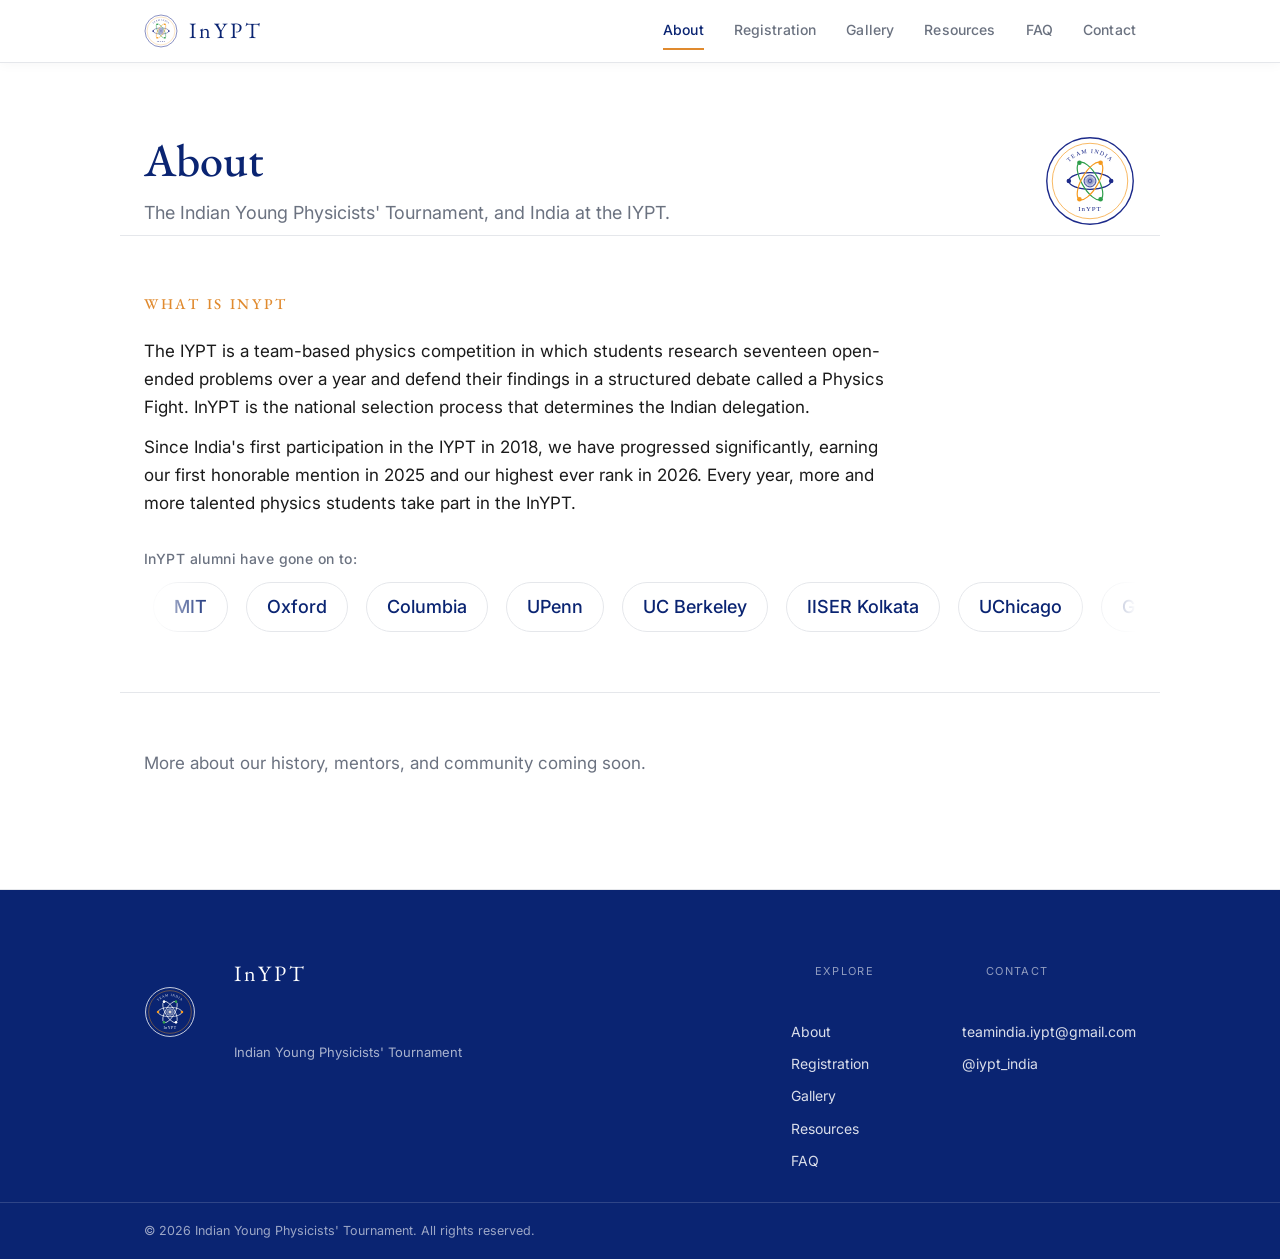
==== about.html @ c0468f71 "InYPT site: initial deployment build" ====
<!DOCTYPE html>
<html lang="en">
<head>
<meta charset="utf-8">
<meta name="viewport" content="width=device-width, initial-scale=1">
<title>About | InYPT</title>
<meta name="description" content="About the Indian Young Physicists' Tournament and India at the IYPT.">
<link rel="preconnect" href="https://fonts.googleapis.com">
<link rel="preconnect" href="https://fonts.gstatic.com" crossorigin>
<link href="https://fonts.googleapis.com/css2?family=EB+Garamond:wght@400;500&family=Inter:wght@400;500;600&display=swap" rel="stylesheet">
<link rel="stylesheet" href="css/style.css?v=8">
<link rel="icon" type="image/svg+xml" href="/assets/favicon.svg?v=8">
<link rel="icon" type="image/png" sizes="32x32" href="/assets/favicon-32.png?v=8">
<link rel="icon" type="image/png" sizes="16x16" href="/assets/favicon-16.png?v=8">
<link rel="apple-touch-icon" sizes="180x180" href="/assets/favicon-180.png?v=8">
</head>
<body>

<header class="nav">
  <div class="nav-inner">
    <a class="brand" href="/">
      <img class="nav-logo" src="assets/logo.svg?v=8" alt="InYPT crest">
      <span class="wordmark">InYPT</span>
    </a>
    <nav>
      <a href="/about.html" class="active" aria-current="page">About</a>
      <a href="/registration.html">Registration</a>
      <a href="/gallery.html">Gallery</a>
      <a href="/resources.html">Resources</a>
      <a href="/faq.html">FAQ</a>
      <a href="/#contact">Contact</a>
    </nav>
  </div>
</header>

<main>

  <section class="page-hero">
    <div class="page-hero-text">
      <h1>About</h1>
      <p class="page-sub">The Indian Young Physicists' Tournament, and India at the IYPT.</p>
    </div>
    <img class="page-crest" src="assets/logo.svg?v=8" alt="InYPT crest">
  </section>

  <section class="band">
    <h2>What is InYPT</h2>
    <p>
      The IYPT is a team-based physics competition in which students research
      seventeen open-ended problems over a year and defend their findings in a
      structured debate called a Physics Fight. InYPT is the national selection
      process that determines the Indian delegation.
    </p>
    <p>
      Since India's first participation in the IYPT in 2018, we have progressed
      significantly, earning our first honorable mention in 2025 and our highest
      ever rank in 2026. Every year, more and more talented physics students take
      part in the InYPT.
    </p>

    <div class="alumni">
      <p class="alumni-label">InYPT alumni have gone on to:</p>
      <div class="marquee">
        <div class="marquee-track">
          <span>MIT</span><span>Oxford</span><span>Columbia</span><span>UPenn</span><span>UC Berkeley</span><span>IISER Kolkata</span><span>UChicago</span><span>Georgetown</span><span>NYU</span><span>UIUC</span><span>UCSD</span><span>UW Madison</span>
          <span>MIT</span><span>Oxford</span><span>Columbia</span><span>UPenn</span><span>UC Berkeley</span><span>IISER Kolkata</span><span>UChicago</span><span>Georgetown</span><span>NYU</span><span>UIUC</span><span>UCSD</span><span>UW Madison</span>
        </div>
      </div>
    </div>
  </section>

  <section class="band">
    <p class="muted">More about our history, mentors, and community coming soon.</p>
  </section>

</main>

<footer class="site-footer">
  <div class="footer-inner">
    <div class="footer-brand">
      <img class="footer-logo" src="assets/logo-white.svg?v=8" alt="InYPT crest">
      <div class="footer-brand-text">
        <p class="footer-name">InYPT</p>
        <p class="footer-tag">Indian Young Physicists' Tournament</p>
      </div>
    </div>
    <div class="footer-col">
      <p class="footer-label">Explore</p>
      <a href="/about.html" class="active" aria-current="page">About</a>
      <a href="/registration.html">Registration</a>
      <a href="/gallery.html">Gallery</a>
      <a href="/resources.html">Resources</a>
      <a href="/faq.html">FAQ</a>
    </div>
    <div class="footer-col">
      <p class="footer-label">Contact</p>
      <a href="mailto:teamindia.iypt@gmail.com">teamindia.iypt@gmail.com</a>
      <a href="https://instagram.com/iypt_india" target="_blank" rel="noopener">@iypt_india</a>
    </div>
  </div>
  <div class="footer-bar">
    <div class="footer-bar-inner">
      <span>&copy; 2026 Indian Young Physicists' Tournament. All rights reserved.</span>
    </div>
  </div>
</footer>

</body>
</html>
---- css/style.css ----
:root {
  --navy:    #0A2472;
  --saffron: #E08A2E;
  --green:   #1B6B3A;
  --ink:     #1A1A1A;
  --grey:    #6B7280;
  --line:    #E5E7EB;
  --bg:      #FFFFFF;
  --measure: 68ch;
}

*, *::before, *::after { box-sizing: border-box; }

body {
  margin: 0;
  background: var(--bg);
  color: var(--ink);
  font-family: "Inter", system-ui, sans-serif;
  font-size: 17px;
  line-height: 1.65;
  -webkit-font-smoothing: antialiased;
}

/* nav */
.nav {
  border-bottom: 1px solid var(--line);
  position: sticky;
  top: 0;
  background: rgba(255,255,255,0.85);
  backdrop-filter: blur(12px);
  -webkit-backdrop-filter: blur(12px);
  box-shadow: 0 1px 12px rgba(10, 20, 45, 0.04);
  z-index: 10;
}
.nav-inner {
  max-width: 1040px;
  margin: 0 auto;
  padding: 0 24px;
  height: 62px;
  display: flex;
  align-items: center;
  justify-content: space-between;
}
.brand {
  display: flex;
  align-items: center;
  gap: 11px;
  text-decoration: none;
}
.nav-logo {
  width: 34px;
  height: 34px;
  flex: none;
}
.wordmark {
  font-family: "EB Garamond", serif;
  font-size: 22px;
  letter-spacing: 0.14em;
  color: var(--navy);
}
.nav nav { display: flex; gap: 30px; }
.nav nav a {
  font-size: 14px;
  font-weight: 500;
  letter-spacing: 0.01em;
  color: var(--grey);
  text-decoration: none;
  padding: 6px 0;
  border-bottom: 2px solid transparent;
  transition: color .15s, border-color .15s;
}
.nav nav a:hover { color: var(--navy); }
.nav nav a.active { color: var(--navy); border-color: var(--saffron); }

/* hero */
.hero {
  position: relative;
  overflow: hidden;
  display: flex;
  flex-direction: column;
  align-items: center;
  justify-content: center;
  text-align: center;
  min-height: 82vh;
  padding: 80px 24px;
}
.hero-carousel {
  position: absolute;
  inset: 0;
  z-index: 0;
}
.slide {
  position: absolute;
  inset: 0;
  opacity: 0;
  background-size: cover;
  background-position: center;
  transition: opacity 1.4s ease-in-out;
}
.slide.is-active { opacity: 1; }
.hero-scrim {
  position: absolute;
  inset: 0;
  z-index: 1;
  background: linear-gradient(180deg,
    rgba(10, 20, 45, 0.42) 0%,
    rgba(10, 20, 45, 0.34) 42%,
    rgba(10, 20, 45, 0.55) 100%);
}
.hero-content {
  position: relative;
  z-index: 2;
  max-width: 760px;
}
.hero-content h1 { color: #FFFFFF; text-shadow: 0 2px 18px rgba(0, 0, 0, 0.35); }
.hero-content .sub { color: rgba(255, 255, 255, 0.9); text-shadow: 0 1px 10px rgba(0, 0, 0, 0.3); }
.hero-content .status {
  color: #FFFFFF;
  border-color: rgba(255, 255, 255, 0.45);
  background: rgba(255, 255, 255, 0.12);
  backdrop-filter: blur(4px);
}
.crest {
  width: 168px;
  height: auto;
  margin-bottom: 32px;
}
.flag {
  width: 46px;
  height: auto;
  display: block;
  margin: 0 auto 22px;
  border: 1px solid var(--line);
  border-radius: 3px;
  box-shadow: 0 1px 4px rgba(0,0,0,0.08);
}
.hero .crest { margin-bottom: 20px; }
.hero h1 {
  font-family: "EB Garamond", serif;
  font-weight: 500;
  font-size: clamp(34px, 5.5vw, 54px);
  line-height: 1.12;
  letter-spacing: -0.01em;
  margin: 0 0 20px;
}
.sub {
  max-width: 54ch;
  margin: 0 auto 34px;
  color: var(--grey);
  font-size: 18px;
}
.status {
  display: inline-flex;
  align-items: center;
  gap: 10px;
  font-size: 14px;
  font-weight: 500;
  color: var(--ink);
  border: 1px solid var(--line);
  border-radius: 999px;
  padding: 9px 18px;
}
.dot {
  width: 7px; height: 7px;
  border-radius: 50%;
  background: var(--saffron);
  flex: none;
}

/* standalone page header */
.page-hero {
  max-width: 1040px;
  margin: 0 auto;
  padding: 72px 24px 8px;
  display: flex;
  align-items: center;
  justify-content: space-between;
  gap: 28px;
}
.page-hero h1 {
  font-family: "EB Garamond", serif;
  font-weight: 500;
  font-size: clamp(32px, 5vw, 46px);
  line-height: 1.1;
  color: var(--navy);
  margin: 0 0 12px;
}
.page-hero .page-sub {
  max-width: var(--measure);
  color: var(--grey);
  font-size: 18px;
  margin: 0;
}
.page-hero-text { flex: 1; min-width: 0; }
.page-crest { width: 92px; height: 92px; flex: none; }
@media (max-width: 640px) { .page-crest { display: none; } }

/* bands */
.band {
  max-width: 1040px;
  margin: 0 auto;
  padding: 56px 24px;
  border-top: 1px solid var(--line);
}
.band h2 {
  font-family: "EB Garamond", serif;
  font-weight: 500;
  font-size: 15px;
  letter-spacing: 0.18em;
  text-transform: uppercase;
  color: var(--saffron);
  margin: 0 0 20px;
}
.band p { max-width: var(--measure); margin: 0 0 12px; }
.band ul { max-width: var(--measure); margin: 0 0 14px; padding-left: 20px; }
.band ul li { margin: 7px 0; }
.band a { color: var(--navy); text-decoration-color: var(--line); }
.band a:hover { text-decoration-color: var(--saffron); }
.muted { color: var(--grey); }

/* steps */
.steps {
  list-style: none;
  margin: 0;
  padding: 0;
  max-width: var(--measure);
  counter-reset: s;
}
.steps li {
  counter-increment: s;
  display: flex;
  align-items: baseline;
  gap: 16px;
  padding: 14px 0;
  border-bottom: 1px solid var(--line);
}
.steps li::before {
  content: counter(s);
  font-family: "EB Garamond", serif;
  font-size: 14px;
  color: var(--saffron);
  width: 16px;
  flex: none;
}
.steps .step-body { flex: 1; display: flex; flex-direction: column; gap: 3px; }
.steps .step-body span { font-weight: 500; }
.steps .step-body small { font-size: 13px; color: var(--grey); line-height: 1.45; }
.steps em {
  font-style: normal;
  font-size: 14px;
  color: var(--grey);
  white-space: nowrap;
}

/* gallery */
.gallery {
  display: grid;
  grid-template-columns: repeat(3, 1fr);
  gap: 14px;
  margin: 24px 0 16px;
}
.photo {
  margin: 0;
  aspect-ratio: 4 / 3;
  display: flex;
  align-items: center;
  justify-content: center;
  background: #FAFAF8;
  border: 1px dashed var(--line);
  border-radius: 6px;
}
.photo span {
  font-size: 12px;
  letter-spacing: 0.14em;
  text-transform: uppercase;
  color: var(--grey);
  opacity: 0.6;
}
.photo-wide {
  grid-column: 1 / -1;
  aspect-ratio: 16 / 6;
}
.photo img {
  width: 100%;
  height: 100%;
  object-fit: cover;
  border-radius: 6px;
}

@media (max-width: 640px) {
  .gallery { grid-template-columns: repeat(2, 1fr); }
  .photo-wide { aspect-ratio: 16 / 9; }
}

/* pdf embed */
.pdf-embed {
  margin-top: 20px;
  border: 1px solid var(--line);
  border-radius: 8px;
  overflow: hidden;
}
.pdf-embed iframe {
  width: 100%;
  height: 82vh;
  min-height: 560px;
  border: 0;
  display: block;
}
.credit {
  max-width: var(--measure);
  margin: 14px 0 0;
  font-size: 13px;
  color: var(--grey);
}
.credit a { color: var(--navy); text-decoration-color: var(--line); }

/* compact resource list */
.res-list {
  max-width: var(--measure);
  margin-top: 8px;
  border-top: 1px solid var(--line);
}
.res-item {
  display: flex;
  align-items: center;
  justify-content: space-between;
  gap: 18px;
  padding: 15px 6px;
  border-bottom: 1px solid var(--line);
  text-decoration: none;
  color: var(--ink);
  transition: background .12s;
}
a.res-item:hover { background: #fafaf8; }
.res-body { display: flex; flex-direction: column; gap: 3px; }
.res-title { font-weight: 500; color: var(--navy); }
.res-desc { color: var(--grey); font-size: 13.5px; line-height: 1.4; }
.res-arrow { color: var(--saffron); font-size: 18px; flex: none; }
.res-item.is-soon { color: var(--grey); }
.res-item.is-soon .res-title { color: var(--grey); }

/* register call-to-action */
a.register-cta {
  display: inline-flex;
  align-items: center;
  gap: 10px;
  margin-top: 8px;
  padding: 14px 26px;
  background: var(--navy);
  color: #fff;
  font-weight: 600;
  font-size: 17px;
  border-radius: 8px;
  text-decoration: none;
  transition: background .15s, transform .1s;
}
a.register-cta:hover { background: #142063; transform: translateY(-1px); }
a.register-cta .arr { color: var(--saffron); }

/* embedded google form */
.form-embed {
  margin-top: 22px;
  border: 1px solid var(--line);
  border-radius: 10px;
  overflow: hidden;
  background: #fff;
}
.form-embed iframe {
  display: block;
  width: 100%;
  min-height: 900px;
  border: 0;
}

/* physics-match steps table */
.match-table {
  width: 100%;
  border-collapse: collapse;
  margin: 18px 0 6px;
  font-size: 15px;
}
.match-table caption {
  text-align: left;
  font-weight: 600;
  color: var(--navy);
  padding-bottom: 8px;
}
.match-table th,
.match-table td {
  border: 1px solid var(--line);
  padding: 9px 12px;
  text-align: left;
  vertical-align: top;
}
.match-table thead th {
  background: #F5F6FA;
  color: var(--navy);
  font-weight: 600;
}
.match-table td.t-time,
.match-table th.t-time { text-align: right; white-space: nowrap; }

/* read more link */
.read-more {
  display: inline-block;
  margin-top: 4px;
  color: var(--navy);
  font-weight: 500;
  text-decoration-color: var(--line);
}
.read-more:hover { text-decoration-color: var(--saffron); }

/* alumni marquee */
.alumni { margin: 30px 0 4px; }
.alumni-label {
  font-size: 14px;
  font-weight: 500;
  letter-spacing: 0.03em;
  color: var(--grey);
  margin: 0 0 16px;
}
.marquee {
  overflow: hidden;
  -webkit-mask-image: linear-gradient(90deg, transparent, #000 7%, #000 93%, transparent);
  mask-image: linear-gradient(90deg, transparent, #000 7%, #000 93%, transparent);
}
.marquee-track {
  display: flex;
  align-items: center;
  width: max-content;
  animation: marquee 34s linear infinite;
}
.marquee-track span {
  font-family: "Inter", system-ui, sans-serif;
  font-size: clamp(15px, 1.8vw, 18px);
  font-weight: 500;
  color: var(--navy);
  white-space: nowrap;
  margin: 0 9px;
  padding: 9px 20px;
  border: 1px solid var(--line);
  border-radius: 999px;
  background: #fff;
  display: inline-flex;
  align-items: center;
}
@keyframes marquee {
  from { transform: translateX(0); }
  to { transform: translateX(-50%); }
}
@media (prefers-reduced-motion: reduce) {
  .marquee-track { animation-duration: 90s; }
}

/* faq accordion */
.faq { max-width: var(--measure); }
.faq details { border-bottom: 1px solid var(--line); }
.faq summary {
  padding: 17px 0;
  font-weight: 500;
  color: var(--navy);
  cursor: pointer;
  list-style: none;
  display: flex;
  justify-content: space-between;
  align-items: center;
  gap: 16px;
}
.faq summary::-webkit-details-marker { display: none; }
.faq summary::after { content: "+"; color: var(--saffron); font-size: 20px; line-height: 1; flex: none; }
.faq details[open] summary::after { content: "\2212"; }
.faq details p { margin: 0; padding: 0 0 18px; color: var(--grey); max-width: none; }

/* site footer */
.site-footer { background: var(--navy); color: rgba(255,255,255,0.85); margin-top: 44px; }
.footer-inner {
  max-width: 1040px;
  margin: 0 auto;
  padding: 44px 24px 30px;
  display: flex;
  flex-wrap: wrap;
  align-items: flex-start;
  gap: 40px 64px;
}
.footer-brand { display: flex; align-items: center; gap: 14px; }
.footer-brand-text { display: flex; flex-direction: column; gap: 2px; }
.footer-logo { width: 52px; height: 52px; flex: none; }
.footer-name { font-family: "EB Garamond", serif; font-size: 22px; letter-spacing: 0.12em; color: #fff; margin: 0; line-height: 1.1; }
.footer-tag { font-size: 13px; color: rgba(255,255,255,0.65); margin: 0; line-height: 1.3; }
.footer-brand { margin-right: auto; }
.footer-col { display: flex; flex-direction: column; gap: 9px; }
.footer-label { font-size: 11px; text-transform: uppercase; letter-spacing: 0.12em; color: rgba(255,255,255,0.55); margin: 0 0 3px; }
.footer-col a { color: rgba(255,255,255,0.85); text-decoration: none; font-size: 14px; }
.footer-col a:hover { color: #fff; }
.footer-bar { border-top: 1px solid rgba(255,255,255,0.15); }
.footer-bar-inner {
  max-width: 1040px;
  margin: 0 auto;
  padding: 18px 24px;
  display: flex;
  justify-content: space-between;
  gap: 12px;
  flex-wrap: wrap;
  font-size: 12.5px;
  color: rgba(255,255,255,0.6);
}
.footer-bar-inner a { color: rgba(255,255,255,0.6); }

/* contact rows with icons */
.contact-line { display: flex; align-items: center; gap: 11px; margin: 0 0 12px; }
.contact-icon { width: 20px; height: 20px; color: var(--saffron); flex: none; }

/* lightbox arrows */
.lightbox-nav {
  position: absolute;
  top: 50%;
  transform: translateY(-50%);
  width: 52px;
  height: 52px;
  border: 0;
  border-radius: 50%;
  background: rgba(255, 255, 255, 0.14);
  color: #fff;
  font-size: 26px;
  line-height: 1;
  cursor: pointer;
}
.lightbox-nav:hover { background: rgba(255, 255, 255, 0.28); }
.lightbox-prev { left: 20px; }
.lightbox-next { right: 20px; }
@media (max-width: 640px) {
  .lightbox-prev { left: 8px; }
  .lightbox-next { right: 8px; }
}

.register-line { max-width: var(--measure); margin: 22px 0 12px; font-weight: 500; color: var(--ink); }
.gallery-more { margin-top: 18px; }
.gallery-more a { color: var(--navy); font-weight: 500; }
.team-leaders { max-width: var(--measure); margin: 0 0 10px; }
.team-leaders strong { color: var(--navy); }

/* gallery lightbox */
.photo { cursor: zoom-in; }
.lightbox {
  position: fixed;
  inset: 0;
  z-index: 100;
  display: none;
  align-items: center;
  justify-content: center;
  padding: 24px;
  background: rgba(10, 20, 45, 0.9);
}
.lightbox.open { display: flex; }
.lightbox img {
  max-width: 96vw;
  max-height: 92vh;
  border-radius: 6px;
  box-shadow: 0 8px 40px rgba(0, 0, 0, 0.5);
}
.lightbox-close {
  position: absolute;
  top: 18px;
  right: 24px;
  width: 44px;
  height: 44px;
  border: 0;
  border-radius: 50%;
  background: rgba(255, 255, 255, 0.14);
  color: #fff;
  font-size: 26px;
  line-height: 1;
  cursor: pointer;
}
.lightbox-close:hover { background: rgba(255, 255, 255, 0.28); }

/* team / congratulations */
.team-cheer {
  font-family: "EB Garamond", serif;
  font-weight: 500;
  font-size: clamp(26px, 4vw, 40px);
  line-height: 1.15;
  color: var(--navy);
  max-width: var(--measure);
  margin: 0 0 24px;
}
.team-list {
  list-style: none;
  margin: 0 0 20px;
  padding: 0;
  max-width: var(--measure);
  counter-reset: t;
}
.team-list li {
  counter-increment: t;
  display: flex;
  align-items: baseline;
  gap: 14px;
  padding: 11px 0;
  border-bottom: 1px solid var(--line);
  font-size: 18px;
  font-weight: 500;
}
.team-list li::before {
  content: counter(t);
  font-family: "EB Garamond", serif;
  font-size: 14px;
  color: var(--saffron);
  width: 16px;
  flex: none;
}
.team-thanks {
  max-width: var(--measure);
  color: var(--grey);
  margin: 0 0 28px;
}
.team-photo {
  margin: 0;
}
.team-photo img {
  width: 100%;
  height: auto;
  border-radius: 8px;
  display: block;
}

/* footer */
footer {
  border-top: 1px solid var(--line);
  margin-top: 24px;
}
footer p {
  max-width: 1040px;
  margin: 0 auto;
  padding: 28px 24px;
  font-size: 13px;
  color: var(--grey);
}

@media (max-width: 640px) {
  .nav nav { gap: 18px; }
  .nav nav a { font-size: 13px; }
  .hero { padding: 56px 24px 48px; }
  .crest { width: 128px; }
}
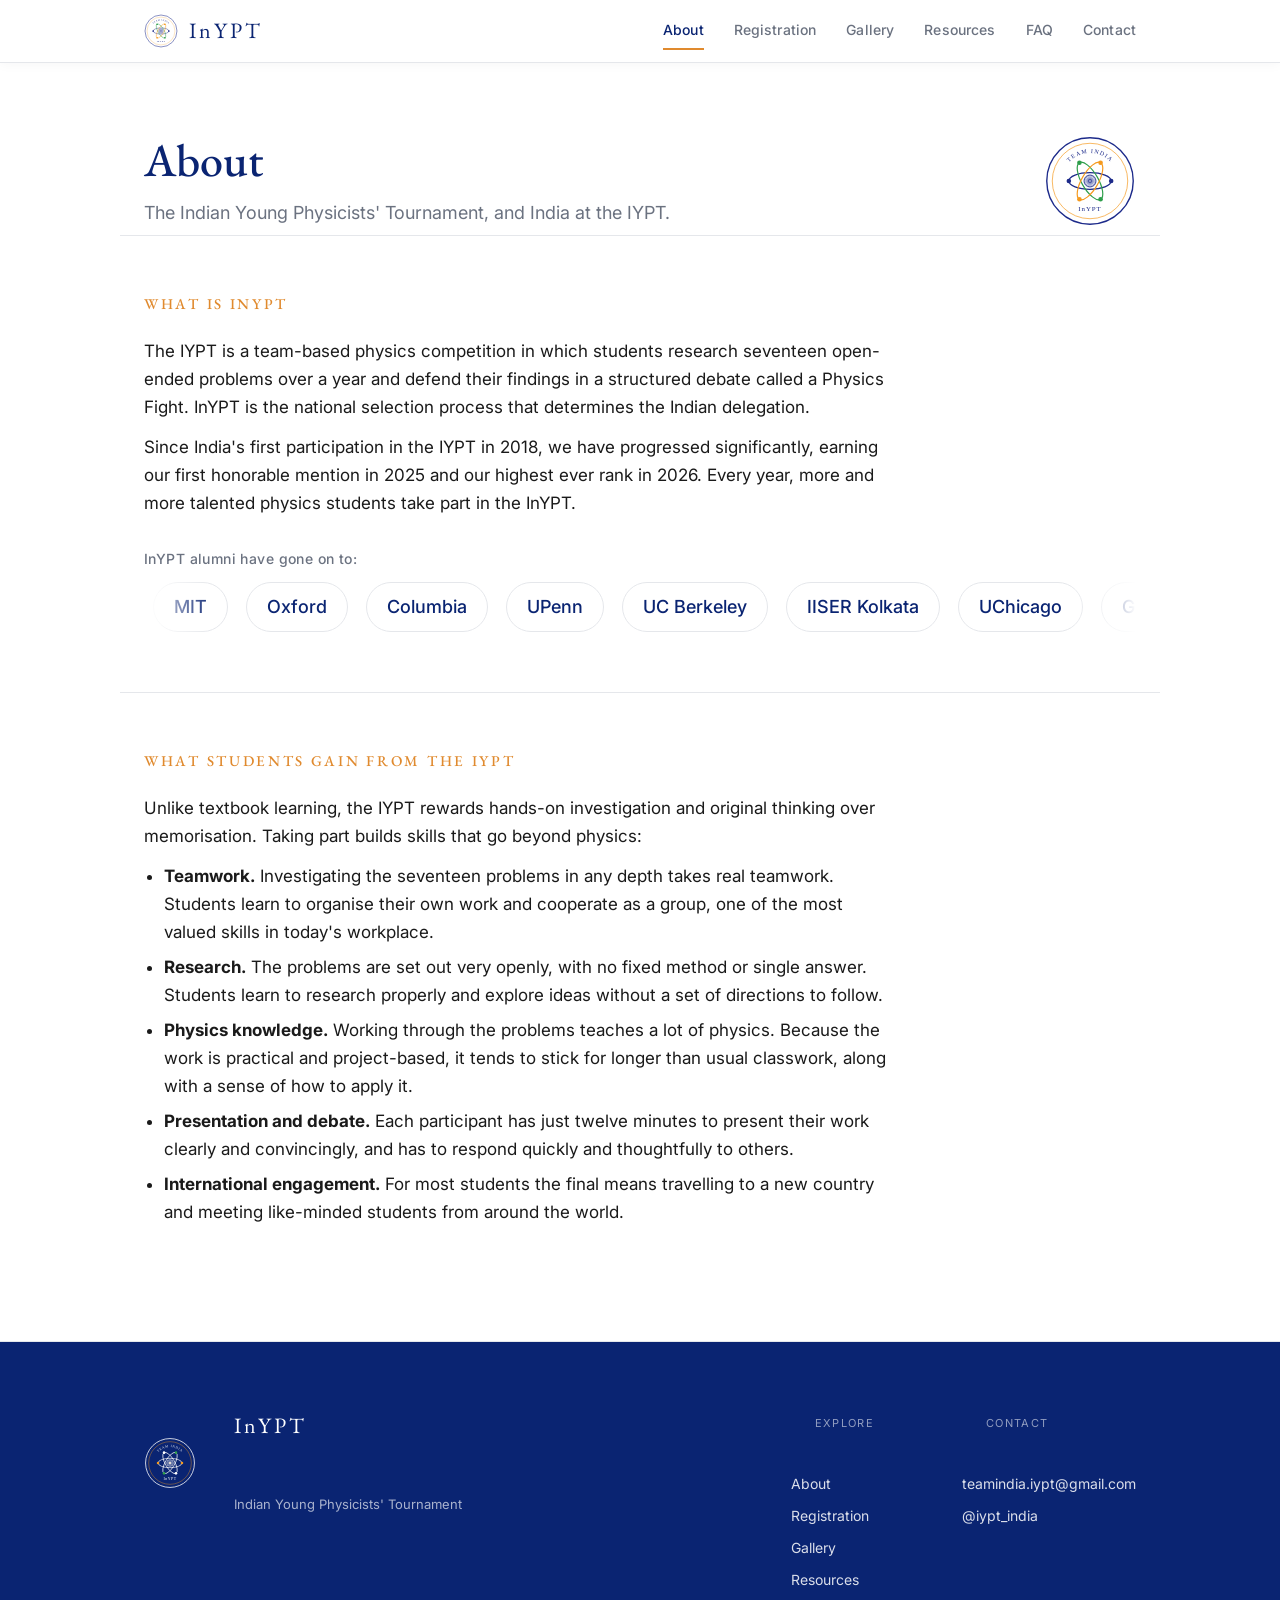
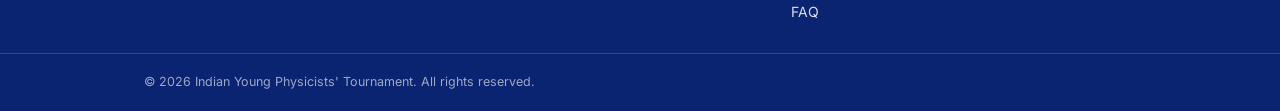
==== commit 1e071128: "Added some text" ====
--- a/about.html
+++ b/about.html
@@ -8,18 +8,18 @@
 <link rel="preconnect" href="https://fonts.googleapis.com">
 <link rel="preconnect" href="https://fonts.gstatic.com" crossorigin>
 <link href="https://fonts.googleapis.com/css2?family=EB+Garamond:wght@400;500&family=Inter:wght@400;500;600&display=swap" rel="stylesheet">
-<link rel="stylesheet" href="css/style.css?v=8">
-<link rel="icon" type="image/svg+xml" href="/assets/favicon.svg?v=8">
-<link rel="icon" type="image/png" sizes="32x32" href="/assets/favicon-32.png?v=8">
-<link rel="icon" type="image/png" sizes="16x16" href="/assets/favicon-16.png?v=8">
-<link rel="apple-touch-icon" sizes="180x180" href="/assets/favicon-180.png?v=8">
+<link rel="stylesheet" href="css/style.css?v=9">
+<link rel="icon" type="image/svg+xml" href="/assets/favicon.svg?v=9">
+<link rel="icon" type="image/png" sizes="32x32" href="/assets/favicon-32.png?v=9">
+<link rel="icon" type="image/png" sizes="16x16" href="/assets/favicon-16.png?v=9">
+<link rel="apple-touch-icon" sizes="180x180" href="/assets/favicon-180.png?v=9">
 </head>
 <body>
 
 <header class="nav">
   <div class="nav-inner">
     <a class="brand" href="/">
-      <img class="nav-logo" src="assets/logo.svg?v=8" alt="InYPT crest">
+      <img class="nav-logo" src="assets/logo.svg?v=9" alt="InYPT crest">
       <span class="wordmark">InYPT</span>
     </a>
     <nav>
@@ -40,7 +40,7 @@
       <h1>About</h1>
       <p class="page-sub">The Indian Young Physicists' Tournament, and India at the IYPT.</p>
     </div>
-    <img class="page-crest" src="assets/logo.svg?v=8" alt="InYPT crest">
+    <img class="page-crest" src="assets/logo.svg?v=9" alt="InYPT crest">
   </section>
 
   <section class="band">
@@ -70,7 +70,15 @@
   </section>
 
   <section class="band">
-    <p class="muted">More about our history, mentors, and community coming soon.</p>
+    <h2>What students gain from the IYPT</h2>
+    <p>Unlike textbook learning, the IYPT rewards hands-on investigation and original thinking over memorisation. Taking part builds skills that go beyond physics:</p>
+    <ul>
+      <li><strong>Teamwork.</strong> Investigating the seventeen problems in any depth takes real teamwork. Students learn to organise their own work and cooperate as a group, one of the most valued skills in today's workplace.</li>
+      <li><strong>Research.</strong> The problems are set out very openly, with no fixed method or single answer. Students learn to research properly and explore ideas without a set of directions to follow.</li>
+      <li><strong>Physics knowledge.</strong> Working through the problems teaches a lot of physics. Because the work is practical and project-based, it tends to stick for longer than usual classwork, along with a sense of how to apply it.</li>
+      <li><strong>Presentation and debate.</strong> Each participant has just twelve minutes to present their work clearly and convincingly, and has to respond quickly and thoughtfully to others.</li>
+      <li><strong>International engagement.</strong> For most students the final means travelling to a new country and meeting like-minded students from around the world.</li>
+    </ul>
   </section>
 
 </main>
@@ -78,7 +86,7 @@
 <footer class="site-footer">
   <div class="footer-inner">
     <div class="footer-brand">
-      <img class="footer-logo" src="assets/logo-white.svg?v=8" alt="InYPT crest">
+      <img class="footer-logo" src="assets/logo-white.svg?v=9" alt="InYPT crest">
       <div class="footer-brand-text">
         <p class="footer-name">InYPT</p>
         <p class="footer-tag">Indian Young Physicists' Tournament</p>
--- a/css/style.css
+++ b/css/style.css
@@ -356,6 +356,21 @@
 }
 a.register-cta:hover { background: #142063; transform: translateY(-1px); }
 a.register-cta .arr { color: var(--saffron); }
+
+/* disambiguation / important note callout */
+.notice {
+  max-width: var(--measure);
+  margin: 4px 0;
+  padding: 15px 20px;
+  background: #FFF7ED;
+  border-left: 4px solid var(--saffron);
+  border-radius: 6px;
+  font-size: 15px;
+  line-height: 1.6;
+  color: var(--ink);
+}
+.notice strong { color: var(--navy); }
+.notice u { text-decoration-thickness: 2px; text-underline-offset: 2px; }
 
 /* embedded google form */
 .form-embed {
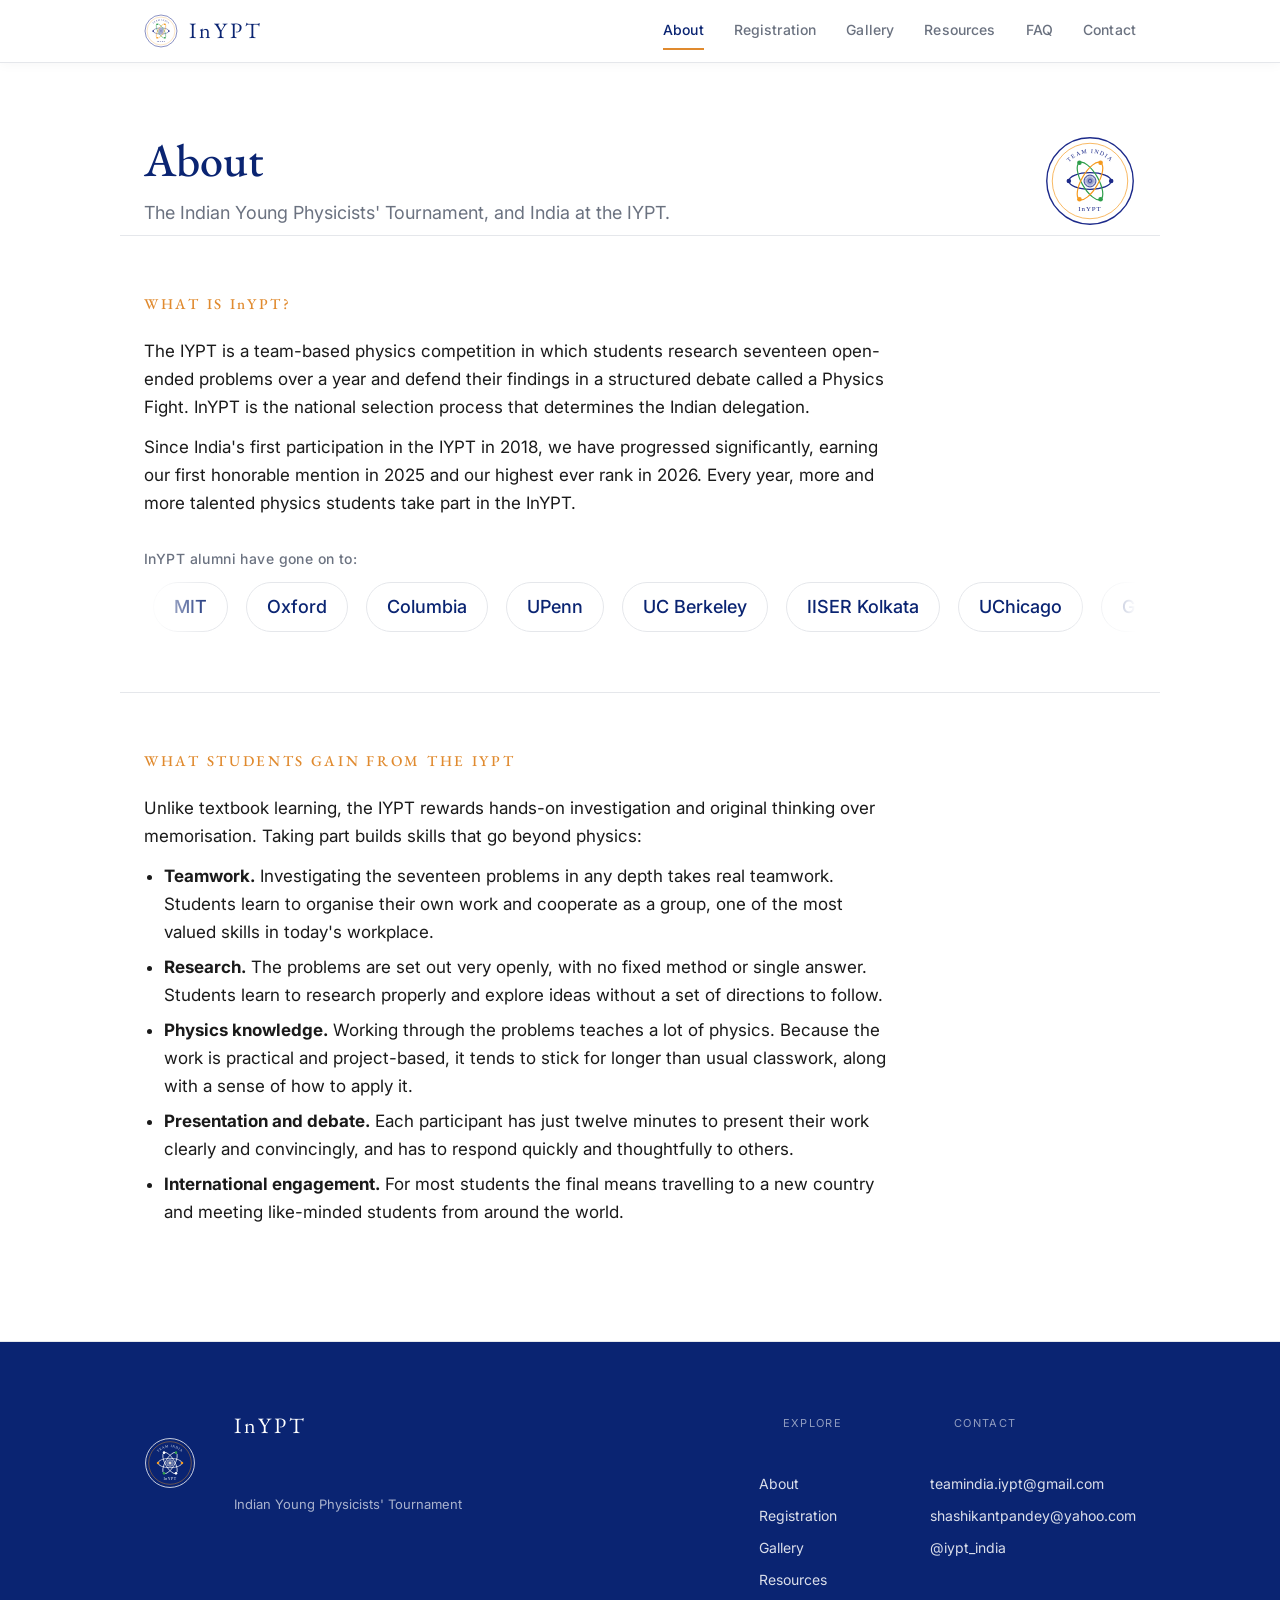
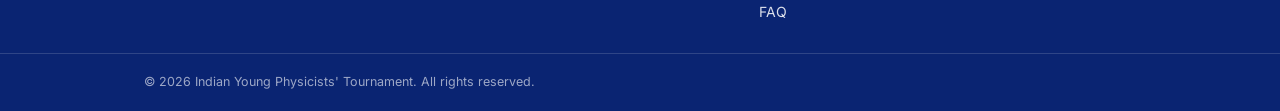
==== commit 2dde9db8: "Add footer contacts" ====
--- a/about.html
+++ b/about.html
@@ -8,18 +8,18 @@
 <link rel="preconnect" href="https://fonts.googleapis.com">
 <link rel="preconnect" href="https://fonts.gstatic.com" crossorigin>
 <link href="https://fonts.googleapis.com/css2?family=EB+Garamond:wght@400;500&family=Inter:wght@400;500;600&display=swap" rel="stylesheet">
-<link rel="stylesheet" href="css/style.css?v=9">
-<link rel="icon" type="image/svg+xml" href="/assets/favicon.svg?v=9">
-<link rel="icon" type="image/png" sizes="32x32" href="/assets/favicon-32.png?v=9">
-<link rel="icon" type="image/png" sizes="16x16" href="/assets/favicon-16.png?v=9">
-<link rel="apple-touch-icon" sizes="180x180" href="/assets/favicon-180.png?v=9">
+<link rel="stylesheet" href="css/style.css?v=10">
+<link rel="icon" type="image/svg+xml" href="/assets/favicon.svg?v=10">
+<link rel="icon" type="image/png" sizes="32x32" href="/assets/favicon-32.png?v=10">
+<link rel="icon" type="image/png" sizes="16x16" href="/assets/favicon-16.png?v=10">
+<link rel="apple-touch-icon" sizes="180x180" href="/assets/favicon-180.png?v=10">
 </head>
 <body>
 
 <header class="nav">
   <div class="nav-inner">
     <a class="brand" href="/">
-      <img class="nav-logo" src="assets/logo.svg?v=9" alt="InYPT crest">
+      <img class="nav-logo" src="assets/logo.svg?v=10" alt="InYPT crest">
       <span class="wordmark">InYPT</span>
     </a>
     <nav>
@@ -40,11 +40,11 @@
       <h1>About</h1>
       <p class="page-sub">The Indian Young Physicists' Tournament, and India at the IYPT.</p>
     </div>
-    <img class="page-crest" src="assets/logo.svg?v=9" alt="InYPT crest">
+    <img class="page-crest" src="assets/logo.svg?v=10" alt="InYPT crest">
   </section>
 
   <section class="band">
-    <h2>What is InYPT</h2>
+    <h2>What is <span class="brandmark">InYPT</span>?</h2>
     <p>
       The IYPT is a team-based physics competition in which students research
       seventeen open-ended problems over a year and defend their findings in a
@@ -86,7 +86,7 @@
 <footer class="site-footer">
   <div class="footer-inner">
     <div class="footer-brand">
-      <img class="footer-logo" src="assets/logo-white.svg?v=9" alt="InYPT crest">
+      <img class="footer-logo" src="assets/logo-white.svg?v=10" alt="InYPT crest">
       <div class="footer-brand-text">
         <p class="footer-name">InYPT</p>
         <p class="footer-tag">Indian Young Physicists' Tournament</p>
@@ -103,6 +103,7 @@
     <div class="footer-col">
       <p class="footer-label">Contact</p>
       <a href="mailto:teamindia.iypt@gmail.com">teamindia.iypt@gmail.com</a>
+      <a href="mailto:shashikantpandey@yahoo.com">shashikantpandey@yahoo.com</a>
       <a href="https://instagram.com/iypt_india" target="_blank" rel="noopener">@iypt_india</a>
     </div>
   </div>
--- a/css/style.css
+++ b/css/style.css
@@ -211,6 +211,7 @@
   color: var(--saffron);
   margin: 0 0 20px;
 }
+.band h2 .brandmark { text-transform: none; }
 .band p { max-width: var(--measure); margin: 0 0 12px; }
 .band ul { max-width: var(--measure); margin: 0 0 14px; padding-left: 20px; }
 .band ul li { margin: 7px 0; }
@@ -653,8 +654,22 @@
 }
 
 @media (max-width: 640px) {
-  .nav nav { gap: 18px; }
-  .nav nav a { font-size: 13px; }
+  /* stack the nav so the links wrap instead of overflowing off-screen */
+  .nav { position: static; }
+  .nav-inner {
+    flex-direction: column;
+    align-items: center;
+    height: auto;
+    gap: 10px;
+    padding: 12px 16px;
+  }
+  .nav nav {
+    flex-wrap: wrap;
+    justify-content: center;
+    gap: 8px 16px;
+    width: 100%;
+  }
+  .nav nav a { font-size: 13.5px; padding: 2px 0; }
   .hero { padding: 56px 24px 48px; }
   .crest { width: 128px; }
 }
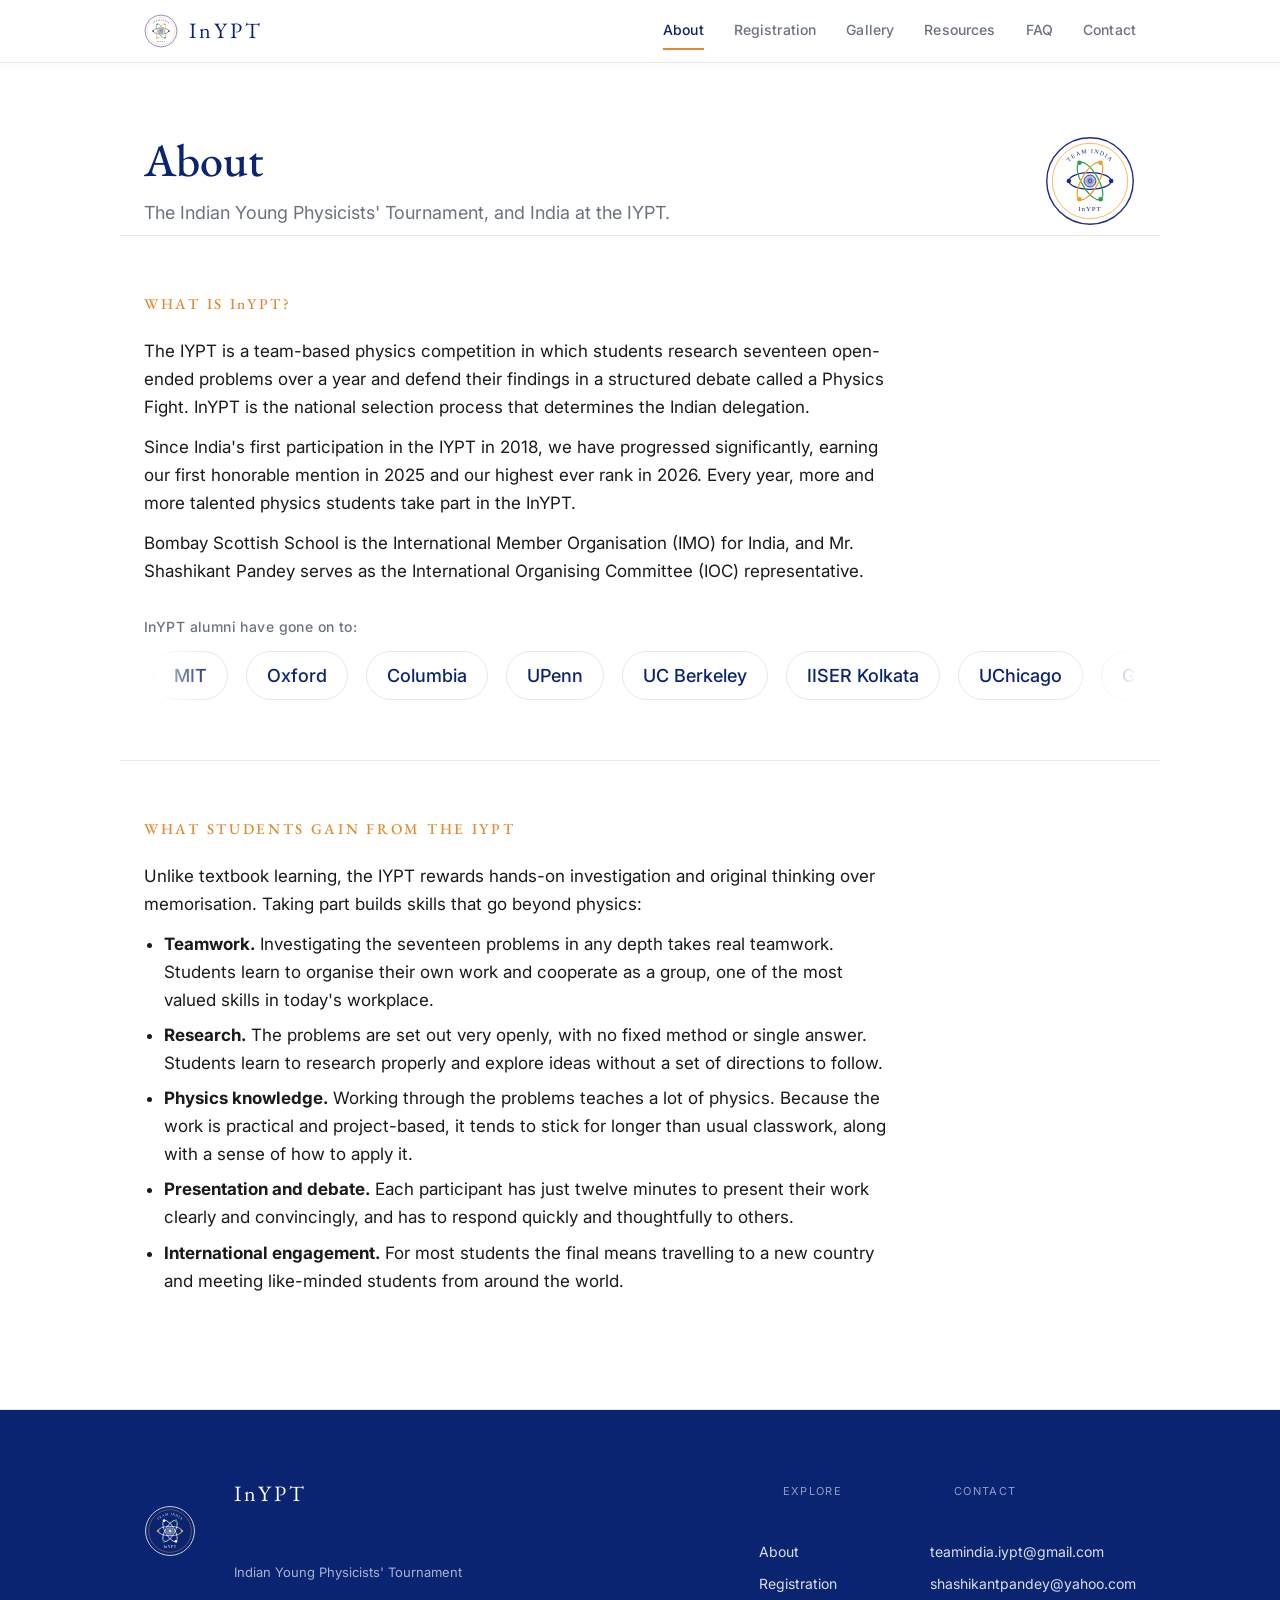
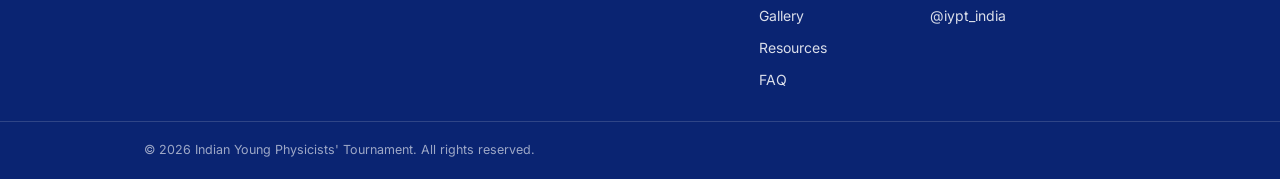
==== commit 525795ed: "add imo info" ====
--- a/about.html
+++ b/about.html
@@ -56,6 +56,9 @@
       significantly, earning our first honorable mention in 2025 and our highest
       ever rank in 2026. Every year, more and more talented physics students take
       part in the InYPT.
+    </p>
+    <p>
+      <a href="https://www.events-at-scottishmahim.com/inypt" target="_blank" rel="noopener" style="color:inherit;text-decoration:none;">Bombay Scottish School</a> is the International Member Organisation (IMO) for India, and Mr. Shashikant Pandey serves as the International Organising Committee (IOC) representative.
     </p>
 
     <div class="alumni">
